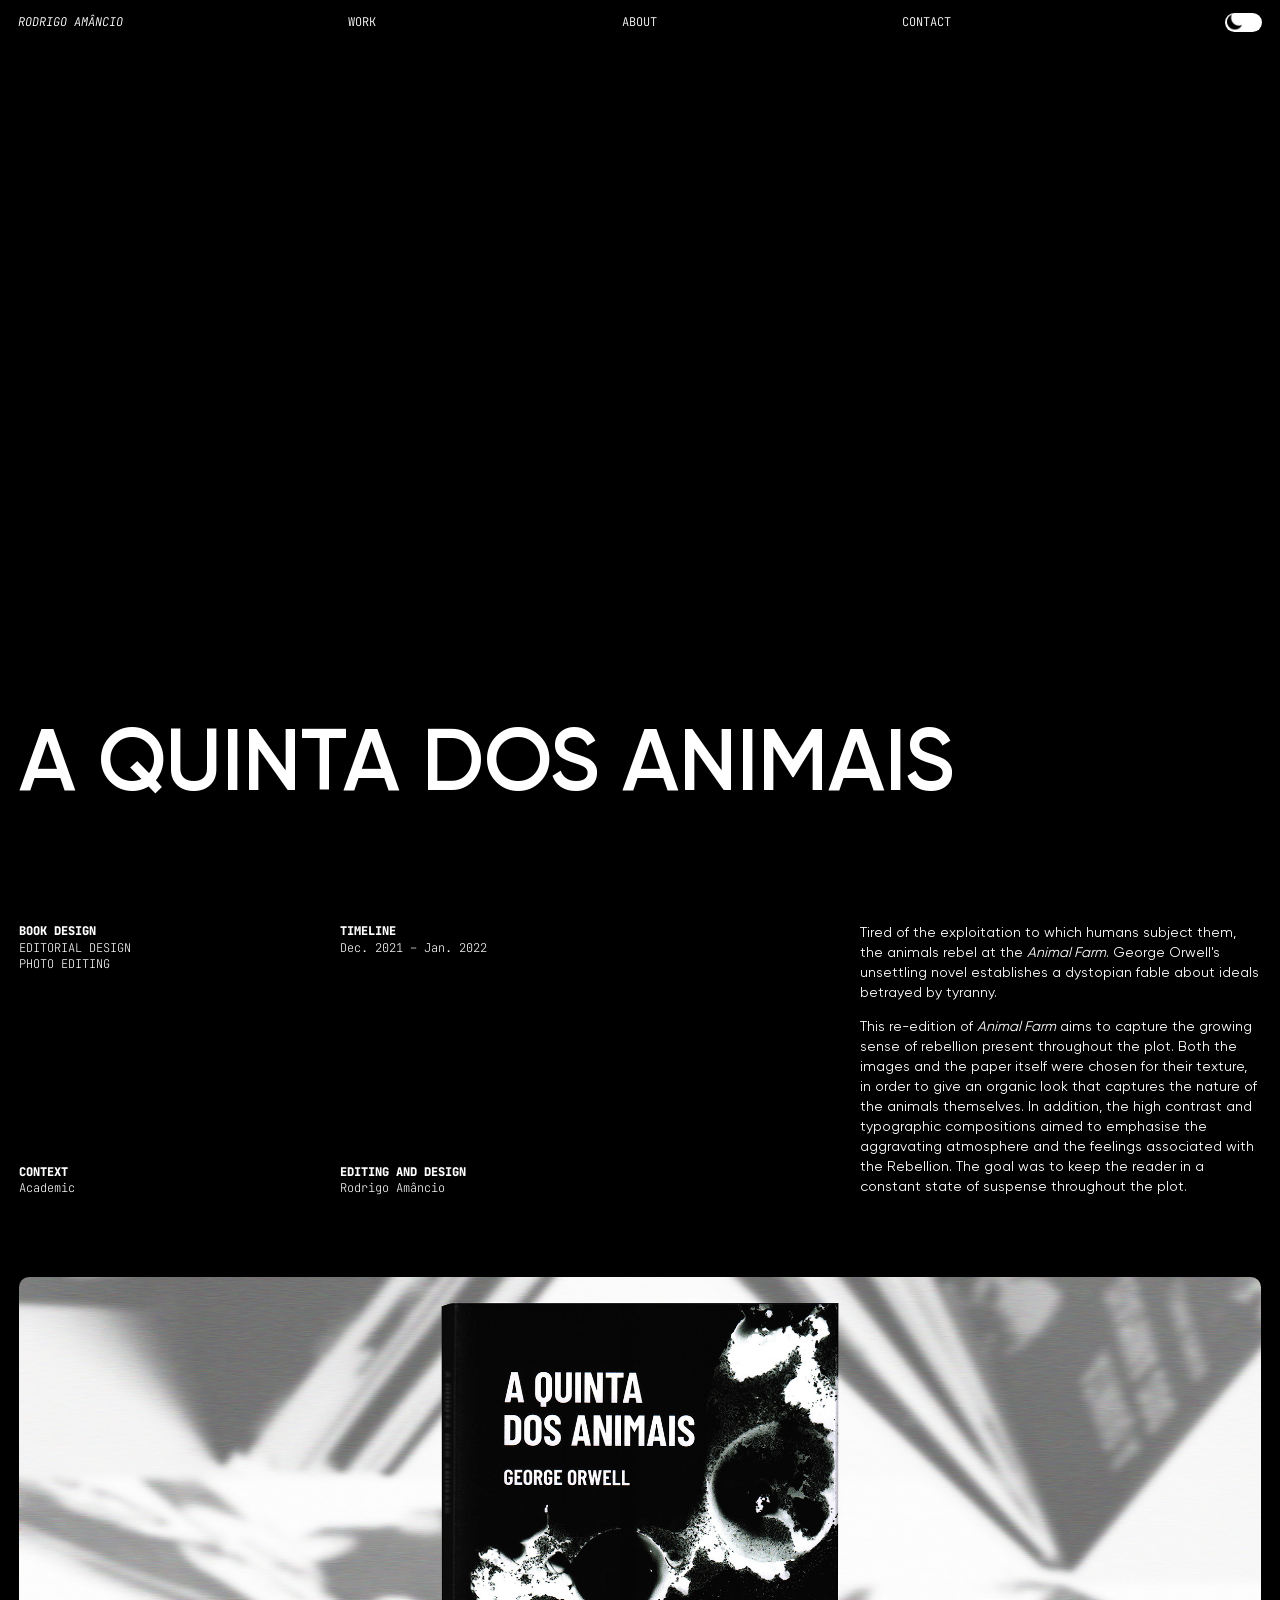
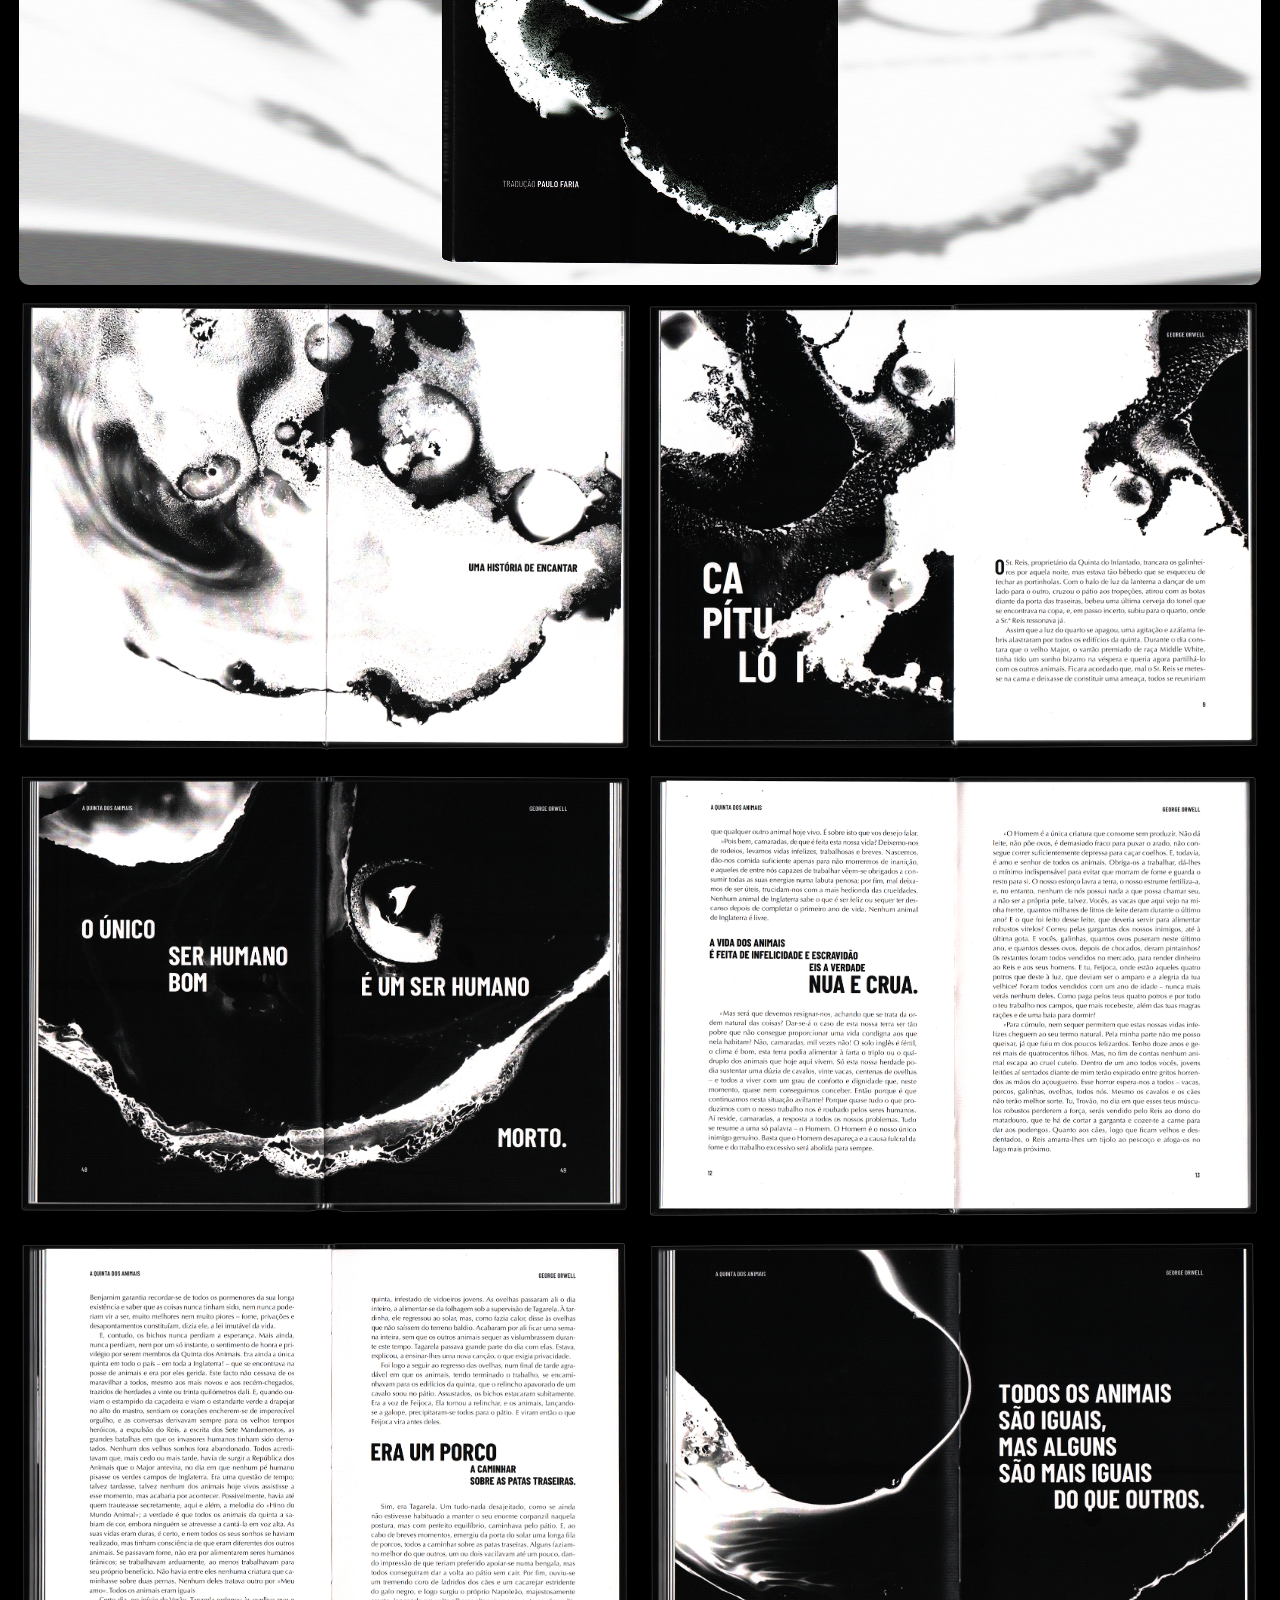
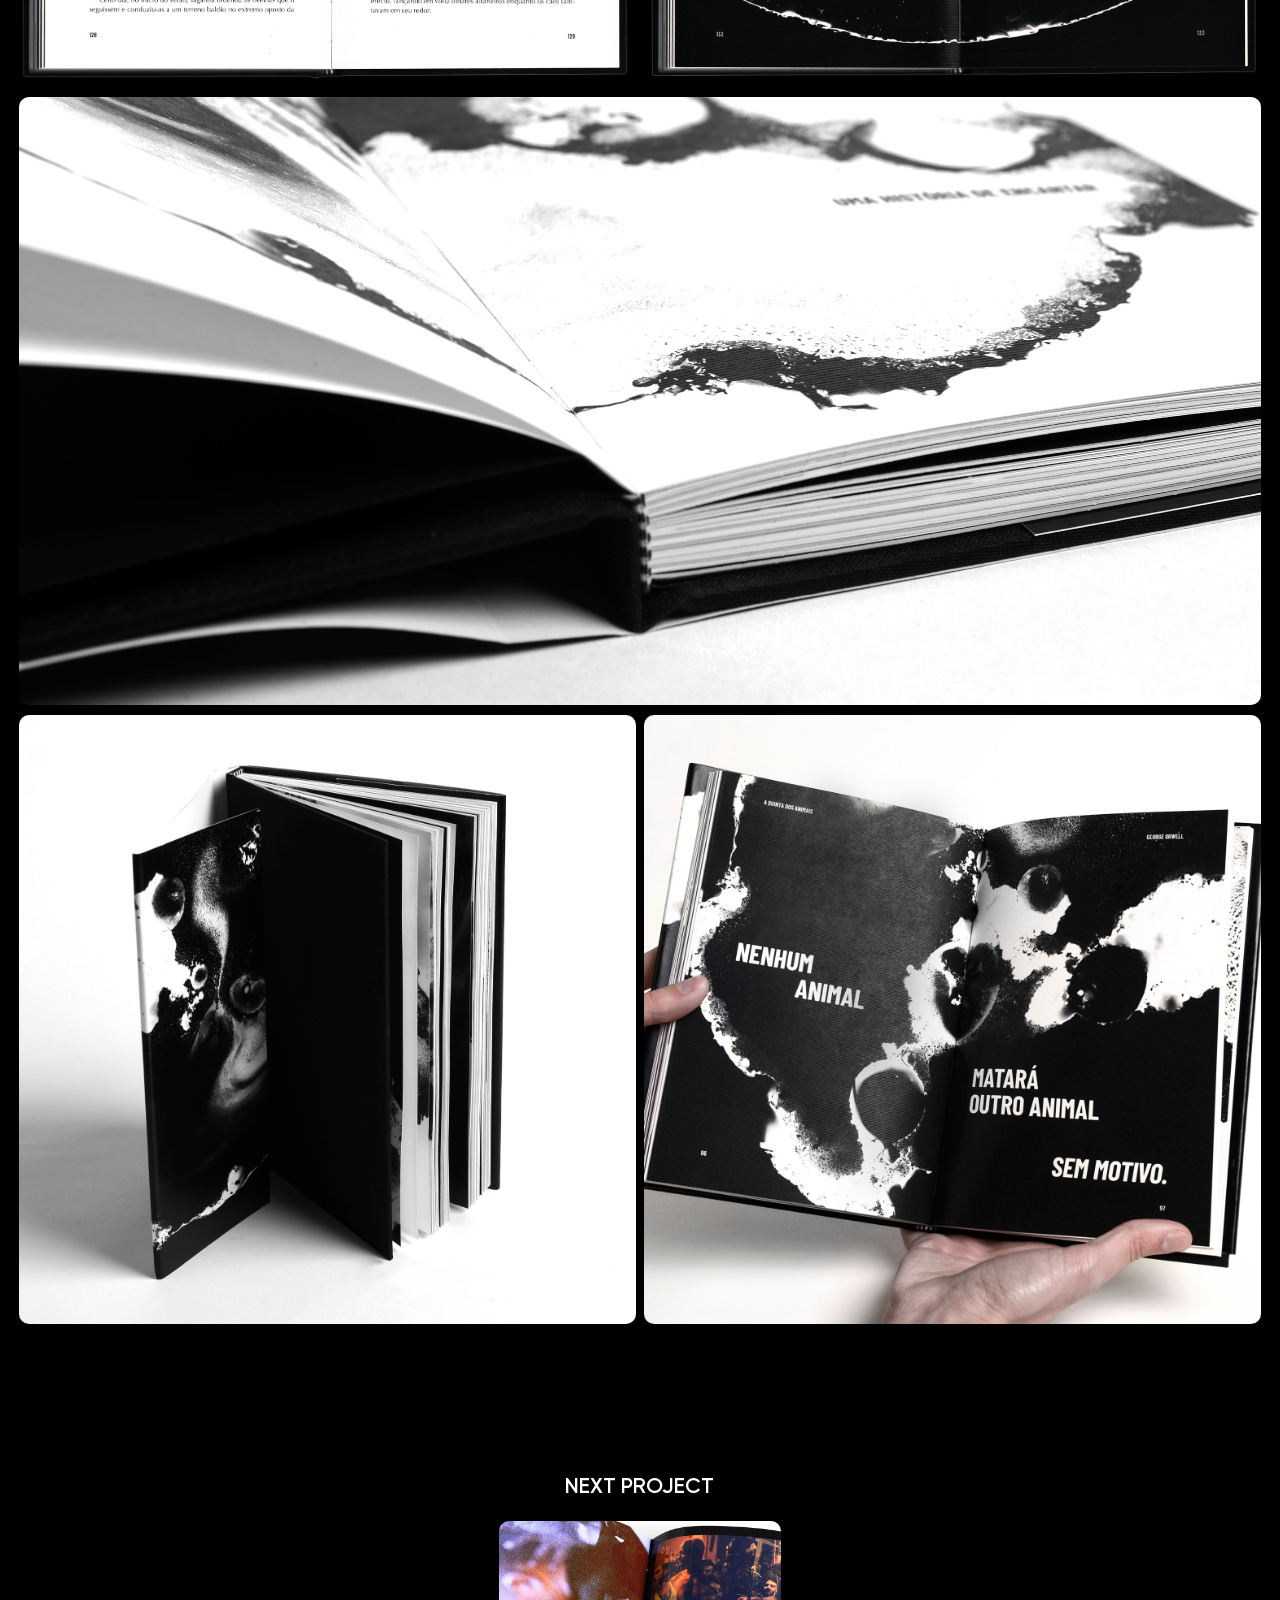
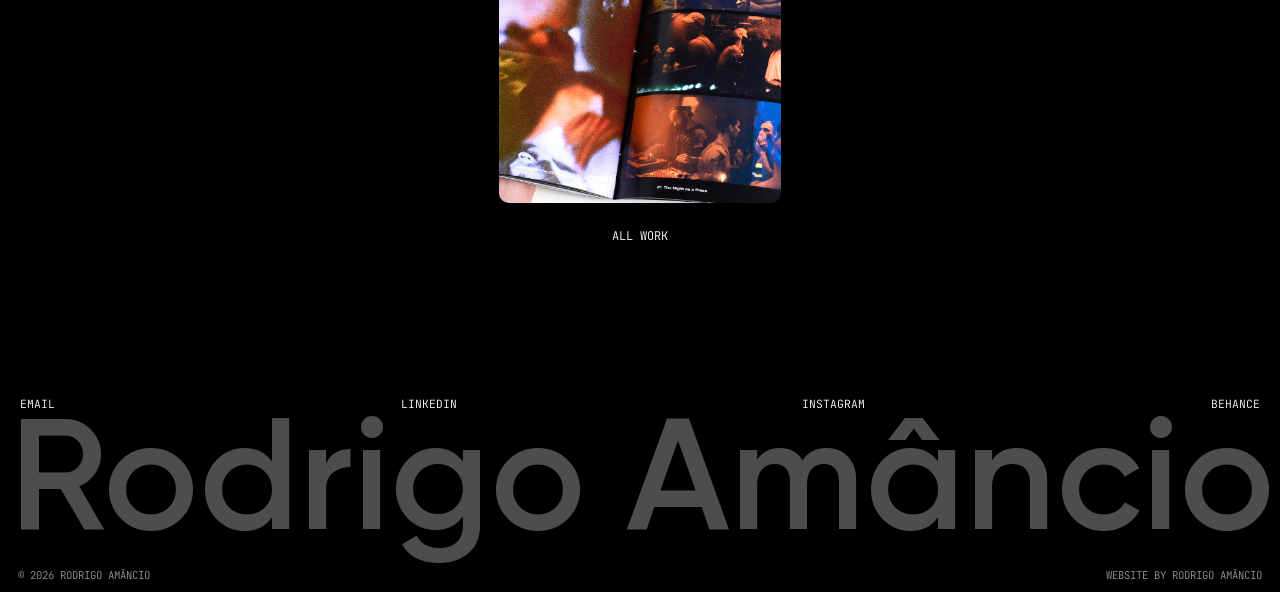
==== a-quinta-dos-animais.html @ 57ee6c83 "portfolio push" ====
<!doctype html>
<html>
    <head>
        <meta charset="utf-8">
        <meta name="viewport" content="width=device-width, initial-scale=1.0">
        <link rel="stylesheet" href="styles.css">  
        <title>PORTFOLIO</title>
    </head>

    <body id="body">

        <!--TOP MENU-->
        <header class="top-menu">
            <div id="home-button">
                <a href="index.html">
                    <span class="text normal">RODRIGO AMÂNCIO</span>
                    <span class="text hover">GRAPHIC DESIGNER</span>
                </a>
            </div>

            <div id="central-buttons">
                <a href="index.html">WORK</a>
                <a href="about.html">ABOUT</a>
                <a href="about.html#contact-page">CONTACT</a>
            </div>
            
            <label class="switch-button">
                <input type="checkbox" id="switch">
                <div class="icons">
                    <img src="img/icons/moon.png" alt="moon">
                    <img src="img/icons/sun.png" alt="sun">
                </div>
            </label>

            <script src="darkmode.js"></script>

        </header>

        <!--CONTEÚDO PROJECTO-->
        <div class="first-image">
            <video autoplay loop muted playsinline><source src="img/A-quinta-dos-animais/1-gif.mp4" type="video/mp4"></video>
        </div>

        <div class="proj-title">A QUINTA DOS ANIMAIS</div>

        <div class="proj-info">
            <div class="info-left">
                <div><span class="info-firstline">BOOK DESIGN</span><br>EDITORIAL DESIGN<br>PHOTO EDITING</div>
                <div><span class="info-firstline">CONTEXT</span><br>Academic</div>
            </div>

            <div class="info-middle">
                <div><span class="info-firstline">TIMELINE</span><br>Dec. 2021 – Jan. 2022</div>
                <div><span class="info-firstline">EDITING AND DESIGN</span><br>Rodrigo Amâncio</div>
            </div>

            <div class="info-right">
                <div>Tired of the exploitation to which humans subject them, the animals rebel at the <i>Animal Farm</i>. George Orwell's unsettling novel establishes a dystopian fable about ideals betrayed by tyranny.<p>This re-edition of <i>Animal Farm</i> aims to capture the growing sense of rebellion present throughout the plot. Both the images and the paper itself were chosen for their texture, in order to give an organic look that captures the nature of the animals themselves. In addition, the high contrast and typographic compositions aimed to emphasise the aggravating atmosphere and the feelings associated with the Rebellion. The goal was to keep the reader in a constant state of suspense throughout the plot.</p></div>
            </div>
        </div>


        <div class="one-image">
            <img src="img/A-quinta-dos-animais/2-capa.jpg" alt="A-quinta-capa">
        </div>

        <div class="scans">
            <img src="img/A-quinta-dos-animais/3-scan.png" alt="A-quinta-scan1">
            <img src="img/A-quinta-dos-animais/4-scan.png" alt="A-quinta-scan2">
        </div>

        <div class="scans">
            <img src="img/A-quinta-dos-animais/7-scan.png" alt="A-quinta-scan3">
            <img src="img/A-quinta-dos-animais/5-scan.png" alt="A-quinta-scan4">
        </div>

        <div class="scans">
            <img src="img/A-quinta-dos-animais/8-scan.png" alt="A-quinta-scan5">
            <img src="img/A-quinta-dos-animais/9-scan.png" alt="A-quinta-scan6">
        </div>

        <div class="one-image">
            <img src="img/A-quinta-dos-animais/10-foto.jpg" alt="A-quinta-foto1">
        </div>

        <div class="two-images">
            <img src="img/A-quinta-dos-animais/12-foto.jpg" alt="A-quinta-foto2">
            <img src="img/A-quinta-dos-animais/11-foto.jpg" alt="A-quinta-foto3">
        </div>


        
        <div class="next-project">NEXT PROJECT</div>
        <div class="next-project-image">
            <a href="deviant.html"><img src="img/index1.jpg" alt="Deviant-next-proj" data-title="DEVIANT | EDITORIAL"></a>
        </div>
        <div class="all-work"><a href="index.html">ALL WORK</a></div>

        <!--FOOTER-->
        <div class="contacts-footer-proj">
            <a href="mailto:rodrigotsamancio@gmail.com">EMAIL</a>
            <a href="https://www.linkedin.com/in/rodrigo-am%C3%A2ncio-5946163a1/" target="_blank" rel="noopener noreferrer">LINKEDIN</a>
            <a href="https://www.instagram.com/rodrigo.amancio/" target="_blank" rel="noopener noreferrer">INSTAGRAM</a>
            <a href="https://www.behance.net/rodrigo_amancio" target="_blank" rel="noopener noreferrer">BEHANCE</a>
        </div>
        <div class="name-footer" data-title="GRAPHIC DESIGNER">Rodrigo Amâncio</div>

        <div id="cursor-text-footer"></div>

        <footer class="about-footer">
            <span>© 2026 RODRIGO AMÂNCIO</span>
            <span>WEBSITE BY RODRIGO AMÂNCIO</span>
        </footer>


            <script src="page-transition-index.js"></script>
            <script src="about-scroll.js"></script>
            <script src="name-footer.js"></script>
            <script src="cursor-name-footer.js"></script>

            <div id="cursor-text-home"></div>
            <script src="cursor-text-next-project.js"></script>
            
    </body>
</html>
---- styles.css ----
/**//**//**//**//**//**//* FONTS *//**//**//**//**//**//**/
@font-face {
    font-family:'Jetbrains-light';
    src: url('fonts/JetBrainsMono-Light.ttf') format('truetype');
    font-weight: normal;
    font-style: normal;
}

@font-face {
    font-family:'Jetbrains-light-italic';
    src: url('fonts/JetBrainsMono-LightItalic.ttf') format('truetype');
    font-weight: normal;
    font-style: normal;
}

@font-face {
    font-family:'Jetbrains-extrabold';
    src: url('fonts/JetBrainsMono-ExtraBold.ttf') format('truetype');
    font-weight: normal;
    font-style: normal;
}

@font-face {
    font-family:'Jetbrains-extralight';
    src: url('fonts/JetBrainsMono-ExtraLight.ttf') format('truetype');
    font-weight: normal;
    font-style: normal;
}

@font-face {
    font-family:'Gilroy-bold';
    src: url('fonts/Gilroy-Bold.ttf') format('truetype');
    font-weight: normal;
    font-style: normal;
}

@font-face {
    font-family:'Gilroy-regular';
    src: url('fonts/Gilroy-Regular.ttf') format('truetype');
    font-weight: normal;
    font-style: normal;
}

@font-face {
    font-family:'Gilroy-semibold';
    src: url('fonts/Gilroy-Semibold.ttf') format('truetype');
    font-weight: normal;
    font-style: normal;
}

/**//**//**//**//**//* VARIÁVEIS *//**//**//**//**//**//**/
:root {
    --bg: black;
    --text: white;
    --transition: 0.3s ease;
}

/**//**//**//**//* BODY DARK/LIGHT MODES *//**//**//**//**/
body {
    margin: 0;
    --bg: black;
    --text: white;
    background-color: var(--bg);
    color: var(--text);
    transition: var(--transition);
    overflow-x: hidden;
}

body.light-mode {
    --bg: white;
    --text: black;
}

/**//**//**//**//* TRANSIÇÃO PÁGINAS *//**//**//**//**/
body {
  opacity: 0;
    transition: var(--transition);}

body.loaded {
  opacity: 1;
}

body.fade-out {
  opacity: 0;
}

body::-webkit-scrollbar {
  width: 0px;   /* remove a barra horizontal */
  background: transparent; /* opcional */
}

/**//**//**//**//* ESCONDER BARRA SCROLL *//**//**//**//**/
.scroll-container {
    /* Firefox */
    scrollbar-width: none;     
    /* Internet Explorer 10+ */
    -ms-overflow-style: none; 
}

/* Chrome, Edge, Safari */
.scroll-container::-webkit-scrollbar {
    display: none;
}

/**//**//**//**//**//**//* HOME *//**//**//**//**//**//**/
/**//**//**//**//**//**//* HOME *//**//**//**//**//**//**/
/**//**//**//**//**//**//* HOME *//**//**//**//**//**//**/

/**//**//**//**//**//**//* MENU *//**//**//**//**//**//**/
.top-menu {
    overflow: hidden;
    position: fixed; 
    padding: 12px 18px;
    width: 100%;  
    display: grid;
    grid-template-columns: 1fr auto 1fr;
    align-items: center;
    box-sizing: border-box;
    min-width: 700px;
    z-index: 1000;
   
    font-family: 'Jetbrains-light';
    font-size: 9pt;
    color: var(--text);
}

/* home button and hover 'change text' effect */
#home-button a {
    justify-self: start;
    text-decoration: none;
    font-family: 'Jetbrains-light-italic';
    color: var(--text);
    position: relative;
    display: inline-block;
    cursor: default;
}

#home-button .text{
    transition: var(--transition);
    width: max-content;
}

#home-button .hover{
    position: absolute;
    left: 0;
    top: 0;
    opacity: 0;
}

#home-button a:hover .normal{
    opacity: 0;
}

#home-button a:hover .hover{
    opacity: 1;
}

/* central buttons and hover 'highlight' effect */
#central-buttons {
    display: flex;
    gap: 19vw;
    justify-content: center;
    padding-left: 1.5vw;
}

#central-buttons a {
    text-decoration: none;
    color: var(--text);
    padding: 2px 1px;
    transition: var(--transition);
}

#central-buttons a:hover {
    background-color: var(--text);
    color: var(--bg);
}

/**//**//**//**//**//**//* DARK MODE *//**//**//**//**//**/
/* dark mode switch - animation */
.switch-button input {
    display: none;
}

.switch-button {
    width: 33px;
    height: 15px;
    background-color: white;
    border-radius: 50px;
    padding: 2px;
    justify-self: end;
    position: relative;
    transition: var(--transition);
    box-shadow: 0 0 5px rgba(0, 0, 0, 0.2);
}

.icons {
    position: absolute;
    top: 50%;
    left: 2px;
    width: 15px;
    height: 15px;
    transform: translateY(-50%);
    transition: var(--transition);
}

.icons img {
    position: absolute;
    top: 0;
    left: 0;
    width: 100%;
    height: 100%;
    object-fit: cover;
    transition: var(--transition);
}

label {
    width: 15px;
    height: 15px;
    display: flex;
    align-items: center;
    justify-content: center;
    border-radius: 30px;
    cursor: pointer;
    overflow: hidden;
}

.switch-button:has(input:checked) {
    background-color: black;
    border-width: 1px;
    border-color: rgba(255, 255, 255, 0.187);
    border-style: solid;
}

.switch-button:has(input:checked) .icons {
    transform: translateY(-50%) translateX(16px);
}

.switch-button:has(input:checked) .icons img:first-child {
    opacity: 0;  /* lua desaparece */
}

.switch-button:has(input:checked) .icons img:last-child {
    opacity: 1;  /* sol aparece */
}

.icons img:first-child {
    opacity: 1;
}

.icons img:last-child {
    opacity: 0;
}

/* dark mode switch - change bg and text color */
body:has(#switch:checked) {
    --bg: white;
    --text: black;
}

/* dark mode switch - hover */
.switch-button:hover {
    filter: brightness(0.8);
}

/**//**//**//**//**//**//* PROJECTOS *//**//**//**//**//**/
.scroll-container {
    display: flex;
    align-items: center;
    height: 100vh;
    width: 100%;
    overflow-x: auto;
    overflow-y: hidden;
    gap: 10px;
    padding: 0 18px;
    box-sizing: border-box;
}

.scroll-container a {
    flex: 0 0 auto;
    display: block;
}

.scroll-container a img {
    display: block;
    max-height: 42vh;
    width: auto;
    border-radius: 12px;
    object-fit: cover;
    transition: var(--transition);
}

.scroll-container a img:hover {
    filter: brightness(0.8);
}

/**//**//**//**//**//**//* CURSOR HOVER *//**//**//**//**//**//**/
#cursor-text-home {
    position: fixed;
    pointer-events: none;
    transform: translate(-50%, -50%);
    opacity: 0;
    transition: opacity 0.15s ease;    
    z-index: 9999;
    display: flex;
    gap: 6px;
    font-size: 9pt;
    color: black;
    background-color: white;
    padding: 2px 1px;
    white-space: nowrap;
    box-shadow: 0 0 15px rgba(0, 0, 0, 0.2);
}

.cursor-word-1 {
    font-family: 'Jetbrains-extrabold';
}

.cursor-word-2 {
    font-family: 'Jetbrains-light';
}

.scroll-container a img:hover {
    cursor: none;
}

/**//**//**//**//**//**//* FOOTER *//**//**//**//**//**//**/
.home-footer {
    display: flex;
    justify-content: space-between;
    align-items: center;
    color: var(--text);
    font-family: 'Jetbrains-light';
    font-size: 8pt;
    padding: 12px 18px;
    box-sizing: border-box;
    position: fixed;
    bottom: 0;
    width: 100%;
    opacity: 60%;
}

/**//**//**//**//**//**//* ABOUT *//**//**//**//**//**//**/
/**//**//**//**//**//**//* ABOUT *//**//**//**//**//**//**/
/**//**//**//**//**//**//* ABOUT *//**//**//**//**//**//**/

/**//**//**//**//**//**//* JOURNEY *//**//**//**//**//**//**/
.container-about {
    position: relative; /* referência para elementos absolutos dentro */
    width: 100%;
    display: flex;
    justify-content: center;
}

.journey-page {
    background-color: rgb(220, 220, 220);
    color: black;
    border-radius: 12px;
    width: 80vw;
    height: auto;
    margin: 0 auto;
    position: relative;
    top: 80px;
    transition: transform 0.3s ease, margin-top 0.3s ease;
    display: flex;
    flex-direction: column;
    align-items: center;
    box-shadow: 0 0 5px rgba(0, 0, 0, 0.2);
    padding-bottom: 25px;
    z-index: 1;
}

.journey-page:hover {
    transform: translateY(-8px);
    cursor: pointer;
}

.journey {
    font-family: 'Jetbrains-light';
    font-size: 7.5pt;
    border-bottom: 1.5px dotted rgba(0,0,0,0.3);
    width: 76vw;
    padding: 5px 0px;
    text-align: center;
}

.experience {
    width: 76vw;
    text-align: center;
    font-size: 30pt;
    font-family: 'Gilroy-bold';
    border-bottom: 1.5px dotted rgba(0,0,0,0.3);
    border-left: 1.5px dotted rgba(0,0,0,0.3);
    border-right: 1.5px dotted rgba(0,0,0,0.3);
}

.experience-topics,
.experience-info {
    display: grid;
    grid-template-columns: 1fr 2fr 2fr;
    column-gap: 1vw;
    width: 74vw;
    font-size: 8.5pt;
    padding: 25px 1vw;
    border-bottom: 1.5px dotted rgba(0,0,0,0.3);
    border-left: 1.5px dotted rgba(0,0,0,0.3);
    border-right: 1.5px dotted rgba(0,0,0,0.3);
}

.experience-topics {
    font-family: 'Jetbrains-extrabold';
}

.experience-info {
    font-family: 'Jetbrains-light';
}

.experience-info a {
    color: black;
    padding: 0 1px;
    transition: var(--transition);
}

.experience-info a:hover {
    background-color: black;
    color: white;
}

/**//**//**//**//**//**//* SKILLS *//**//**//**//**//**//**/
.skills-page {
    background-color: #74b8eb;
    color: black;
    border-radius: 12px;
    width: 50vw;
    height: auto;
    transition: transform 0.3s ease, margin-top 0.3s ease;
    display: flex;
    flex-direction: column;
    align-items: center;
    box-shadow: 0 0 5px rgba(0, 0, 0, 0.2);
    padding-bottom: 25px;
    position: absolute;
    top: 154px;
    z-index: 2;
    left: 50%; 
    transform: translateX(-50%);
}

#skills-page:hover {
    margin-top: -8px;
    cursor: pointer;
}

.skillsets {
    font-family: 'Jetbrains-light';
    font-size: 7.5pt;
    border-bottom: 1.5px dotted rgba(0,0,0,0.3);
    width: 46vw;
    padding: 5px 0px;
    text-align: center;
}

.skills {
    width: 46vw;
    text-align: center;
    font-size: 30pt;
    font-family: 'Gilroy-bold';
    border-bottom: 1.5px dotted rgba(0,0,0,0.3);
    border-left: 1.5px dotted rgba(0,0,0,0.3);
    border-right: 1.5px dotted rgba(0,0,0,0.3);
}

.skills-list {
    width: 46vw;
    text-align: center;
    font-size: 10.5pt;
    font-family: 'Gilroy-regular';
    padding: 10px 0px;
    border-bottom: 1.5px dotted rgba(0,0,0,0.3);
    border-left: 1.5px dotted rgba(0,0,0,0.3);
    border-right: 1.5px dotted rgba(0,0,0,0.3);
}

.skills-info {
    position: relative;
    display: grid;
    grid-template-columns: 1fr 1fr;
    column-gap: 1vw;
    width: 44vw;
    font-size: 8.5pt;
    padding: 8px 1vw;
    border-bottom: 1.5px dotted rgba(0,0,0,0.3);
    border-left: 1.5px dotted rgba(0,0,0,0.3);
    border-right: 1.5px dotted rgba(0,0,0,0.3);
    font-family: 'Jetbrains-light';
}

.skills-info::before {
    content: "";
    position: absolute;
    top: 0;
    bottom: 0;
    left: 50%;
    border-left: 1.5px dotted rgba(0,0,0,0.3);
}

.languages-info {
    position: relative;
    display: grid;
    grid-template-columns: 1fr 1fr 1fr;
    column-gap: 1vw;
    width: 44vw;
    font-size: 8.5pt;
    padding: 8px 1vw;
    border-bottom: 1.5px dotted rgba(0,0,0,0.3);
    border-left: 1.5px dotted rgba(0,0,0,0.3);
    border-right: 1.5px dotted rgba(0,0,0,0.3);
    font-family: 'Jetbrains-light';
    text-align: center;
}

.languages-info::before,
.languages-info::after {
    content: "";
    position: absolute;
    top: 0;
    bottom: 0;
    border-left: 1.5px dotted rgba(0,0,0,0.3);
}

.languages-info::before {
    left: 33.333%;
}

.languages-info::after {
    left: 66.666%;
}

/**//**//**//**//**//**//* ABOUT ME *//**//**//**//**//**//**/
.profile-page {
    background-color: white;
    color: black;
    border-radius: 12px;
    width: 66vw;
    height: auto;
    transition: transform 0.3s ease, margin-top 0.3s ease;
    display: flex;
    flex-direction: column;
    align-items: center;
    box-shadow: 0 0 5px rgba(0, 0, 0, 0.2);
    padding-bottom: 25px;
    position: absolute;
    top: 228px;
    z-index: 3;
    left: 50%; 
    transform: translateX(-50%);
}

#profile-page:hover {
    margin-top: -8px;
    cursor: pointer;
}

.about-me {
    font-family: 'Jetbrains-light';
    font-size: 7.5pt;
    border-bottom: 1.5px dotted rgba(0,0,0,0.3);
    width: 62vw;
    padding: 5px 0px;
    text-align: center;
}

.profile {
    width: 62vw;
    text-align: center;
    font-size: 30pt;
    font-family: 'Gilroy-bold';
    border-bottom: 1.5px dotted rgba(0,0,0,0.3);
    border-left: 1.5px dotted rgba(0,0,0,0.3);
    border-right: 1.5px dotted rgba(0,0,0,0.3);
}

.profile-info {
    position: relative;
    display: grid;
    grid-template-columns: 1fr 1fr;
    width: 60vw;
    font-size: 10pt;
    padding: 8px 1vw;
    border-bottom: 1.5px dotted rgba(0,0,0,0.3);
    border-left: 1.5px dotted rgba(0,0,0,0.3);
    border-right: 1.5px dotted rgba(0,0,0,0.3);
    font-family: 'Gilroy-regular';
    line-height: 15pt;
}

.profile-info p {
    margin-bottom: 0;
}

.profile-first-line {
    opacity: 40%;
}

.profile-info img {
    height: 16vw;
    margin-top: 5px;
    border-radius: 12px;
}

.profile-list {
    width: 62vw;
    font-size: 8.5pt;
    text-indent: 50%;
    font-family: 'Jetbrains-extrabold';
    padding: 25px 0px;
    border-bottom: 1.5px dotted rgba(0,0,0,0.3);
    border-left: 1.5px dotted rgba(0,0,0,0.3);
    border-right: 1.5px dotted rgba(0,0,0,0.3);
}

.profile-list a {
    text-decoration: none;
    color: black;
    padding: 2px 1px;
    transition: var(--transition);
}

.profile-list a:hover {
    background-color: black;
    color: white;
}

/**//**//**//**//**//* KEEP IN TOUCH *//**//**//**//**//**/
.keep-in-touch {
    width: 60%;
    margin: 220px auto; /*acrescentar sempre 80px por causa do top: 80px que está na journey.page*/
    text-align: center;
    color: var(--text);
    font-family: 'Gilroy-semibold';
    font-size: 27pt;
    line-height: 26pt;
}

.keep-in-touch a {
    text-decoration: none;
    color: var(--text);
    opacity: 40%;
    transition: var(--transition);
}

.keep-in-touch a:hover {
    opacity: 1;
}

/**//**//**//**//**//* CONTACTS FOOTER *//**//**//**//**//**/
.contacts-footer {
    width: 97vw;
    display: flex;
    justify-content: space-between;
    margin-left: 1.5vw;
    margin-right: 1.5vw;
    margin-top: 325px;
}

.contacts-footer a {
    font-family: 'Jetbrains-light';
    font-size: 8.5pt;
    color: var(--text);
    transition: var(--transition);
    text-decoration: none;
    padding: 2px 1px;
    z-index: 2;
}

.contacts-footer a:hover {
    color: var(--bg);
    background-color: var(--text);
}

.name-footer {
    font-family: 'Gilroy-semibold';
    color: var(--text);
    opacity: 30%;
    width: 98.25vw;
    margin-left: 0.75vw;
    margin-right: 1vw;
    margin-top: -25px;
    white-space: nowrap;
    z-index: 1;
}

.about-footer {
    display: flex;
    justify-content: space-between;
    align-items: center;
    color: var(--text);
    font-family: 'Jetbrains-light';
    font-size: 8pt;
    padding-left: 18px;
    padding-right: 18px;
    padding-bottom: 20px;
    margin-top: -15px;
    box-sizing: border-box;
    width: 100%;
    opacity: 60%;
}

/**//**//**//**//**//* HOVER NO FOOTER *//**//**//**//**//**/
#cursor-text-footer {
    position: fixed;
    pointer-events: none;
    transform: translate(-50%, -50%);
    opacity: 0;
    transition: opacity 0.15s ease;    
    z-index: 9999;
    display: flex;
    gap: 6px;
    font-size: 9pt;
    color: black;
    background-color: white;
    padding: 2px 1px;
    white-space: nowrap;
    box-shadow: 0 0 15px rgba(0, 0, 0, 0.2);
    font-family: 'Jetbrains-light';
}

/**//**//**//**//**//**//* PROJECTS *//**//**//**//**//**//**/
/**//**//**//**//**//**//* PROJECTS *//**//**//**//**//**//**/
/**//**//**//**//**//**//* PROJECTS *//**//**//**//**//**//**/
.first-image {
    padding-top: 45px;
    padding-left: 1.5vw;
    padding-right: 1.5vw;
    width: 97vw;
}

.first-image video {
    width: 100%;
    border-radius: 10px;
}

.proj-title {
    font-family: 'Gilroy-semibold';
    font-size: 65pt;
    padding-top: 60px;
    padding-left: 1.5vw;
    line-height: 55pt;
}

.proj-subtitle {
    font-family: 'Gilroy-semibold';
    font-size: 18pt;
    padding-left: 1.5vw;
    color: var(--text);
    line-height: 30pt;
}

.proj-info {
    display: grid;
    grid-template-columns: 1.5fr 2.5fr 2fr;
    gap: 20px;
    padding-left: 1.5vw;
    padding-right: 1.5vw;
    padding-top: 120px;
    padding-bottom: 70px;
}

.info-left {
    display: flex;
    flex-direction: column;
    justify-content: space-between;
    font-family: 'Jetbrains-extralight';
    font-size: 9pt;
    line-height: 12.5pt;
}

.info-firstline {
    font-family: 'Jetbrains-extrabold';
}

.info-middle {
    display: flex;
    flex-direction: column;
    justify-content: space-between;
    font-family: 'Jetbrains-extralight';
    font-size: 9pt;
    line-height: 12.5pt;
}

.info-middle p {
    margin-bottom: 0;
}

.info-right {
    display: flex;
    flex-direction: column;
    font-family: 'Gilroy-regular';
    font-size: 10.5pt;
    line-height: 15pt;
}

.info-right p {
    margin-bottom: 0;
}

.info-right-small {
    display: inline-block;
    font-size: 8pt;
    line-height: 12pt;
}

.two-images {
    display: grid;
    grid-template-columns: 1fr 1fr;
    gap: 0.7vw;
    padding-left: 1.5vw;
    padding-right: 1.5vw;
    padding-top: 10px;
}

.two-images img, .two-images video {
    width: 48.15vw;
    border-radius: 10px;
}

.two-images-to-zoom {
    display: grid;
    grid-template-columns: 1fr 1fr;
    gap: 0.7vw;
    padding-left: 1.5vw;
    padding-right: 1.5vw;
    padding-top: 10px;
}

.two-images-to-zoom img {
    width: 48.15vw;
    border-radius: 10px;
    transition: var(--transition);
}

.two-images-to-zoom img:hover {
    cursor: none;
    filter: brightness(0.8);
}

.scans {
    display: grid;
    grid-template-columns: 1fr 1fr;
    gap: 0.2vw;
    padding-top: 10px;
    padding-left: 1vw;
    padding-right: 1vw;
}

.scans img {
    width: 48.8vw;
    border-radius: 10px;
}

.one-image {
    padding-top: 10px;
    padding-left: 1.5vw;
    padding-right: 1.5vw;
    width: 97vw;
}

.one-image img, .one-image video {
    width: 100%;
    border-radius: 10px;
    display: block;
}

.video {
    padding-top: 10px;
    padding-left: 1.5vw;
    padding-right: 1.5vw;
    width: 97vw;
    overflow: hidden;
    border-radius: 10px;
}

.video video {
    width: 100%;
    display: block;
    border-radius: 10px;
}

.three-images {
    display: grid;
    grid-template-columns: 1fr 1fr 1fr;
    gap: 0.7vw;
    padding-left: 1.5vw;
    padding-right: 1.5vw;
    padding-top: 10px;
}

.three-images img {
    width: 31.86vw;
    border-radius: 10px;
}

.three-images-to-zoom {
    display: grid;
    grid-template-columns: 1fr 1fr 1fr;
    gap: 0.7vw;
    padding-left: 1.5vw;
    padding-right: 1.5vw;
    padding-top: 10px;
}

.three-images-to-zoom img {
    width: 31.86vw;
    border-radius: 10px;
    transition: var(--transition);
}

.three-images-to-zoom img:hover {
    cursor: none;
    filter: brightness(0.8);
}

.one-image a img, .one-image a video, .first-image a video {
    transition: var(--transition);
}

.one-image a img:hover {
    filter: brightness(0.9);
    cursor: none;
}

.one-image a video:hover, .first-image a video:hover, .two-images video:hover, .seven-images img:hover {
    cursor: none;
}

.info-right a {
    color: var(--text);
    transition: var(--transition);
    padding: 2px 1px;
}

.info-right a:hover {
    color: var(--bg);
    background-color: var(--text);
    text-decoration: none;
}

.seven-images {
    display: grid;
    grid-template-columns: 1fr 1fr 1fr 1fr 1fr 1fr 1fr;
    gap: 0.7vw;
    padding-left: 1.5vw;
    padding-right: 1.5vw;
    padding-top: 10px;
}

.seven-images img {
    width: 13.25vw;
    border-radius: 10px;
}

.three-images-mafra {
    display: grid;
    grid-template-columns: 1fr 1fr 1fr;
    gap: 0.7vw;
    padding-left: 1.5vw;
    padding-right: 1.5vw;
    padding-top: 10px;
}

.three-images-mafra img {
    width: 31.86vw;
    border-radius: 10px;
}

.three-images-mafra img:hover {
    cursor: none;
}

/**//**//**//**//**//* ZOOM IMAGES *//**//**//**//**//**/
#lightbox {
    position: fixed;
    top: 0;
    left: 0;
    width: 100%;
    height: 100%;
    background: rgba(0,0,0,0.7);
    opacity: 0;
    visibility: hidden;
    display: flex;
    justify-content: center;
    align-items: center;
    z-index: 9999;
    transition: var(--transition);
}

#lightbox img {
    max-width: 95%;
    max-height: 95%;
    border-radius: 10px;
}

#lightbox.active {
    display: flex;
    cursor: zoom-out;
    opacity: 1;
    visibility: visible;
}

/**//**//**//**//**//* NEXT PROJECT *//**//**//**//**//**/
.next-project {
    padding-top: 150px;
    padding-left: 1.5vw;
    padding-right: 1.5vw;
    width: 97vw;
    font-family: 'Gilroy-semibold';
    font-size: 16pt;
    text-align: center;
}

.next-project-image {
    width: 100%;
    display: flex;
    justify-content: center;
    margin-top: 20px;
}

.next-project-image img {
    height: 22vw;
    display: block;
    border-radius: 10px;
    transition: var(--transition);
}

.next-project-image a img:hover {
    filter: brightness(0.8);
    cursor: none;
}

.all-work {
    padding-top: 25px;
    padding-left: 1.5vw;
    padding-right: 1.5vw;
    width: 97vw;
    font-family: 'Jetbrains-light';
    font-size: 9pt;
    text-align: center;
}

.all-work a {
    color: var(--text);
    transition: var(--transition);
    text-decoration: none;
    padding: 2px 1px;
}

.all-work a:hover {
    color: var(--bg);
    background-color: var(--text);
}

/**//**//**//**//**//* FOOTER PROJECTOS *//**//**//**//**//**/
.contacts-footer-proj {
    width: 97vw;
    display: flex;
    justify-content: space-between;
    margin-left: 1.5vw;
    margin-right: 1.5vw;
    margin-top: 150px;
}

.contacts-footer-proj a {
    font-family: 'Jetbrains-light';
    font-size: 8.5pt;
    color: var(--text);
    transition: var(--transition);
    text-decoration: none;
    padding: 2px 1px;
    z-index: 2;
}

.contacts-footer-proj a:hover {
    color: var(--bg);
    background-color: var(--text);
}


/**//**//**//**//**//* LOADING SCREEN *//**//**//**//**//**/
/* LOADING SCREEN */
#loader {
    position: fixed;
    inset: 0;
    background: var(--bg);
    display: flex;
    justify-content: center;
    align-items: center;
    z-index: 9999;
}

/* base comum */
#loader h1 {
    position: absolute;
    color: var(--text);
    opacity: 0;
}

/* NOME */
#loader .name {
    font-family: 'Jetbrains-light';
    font-weight: 200;
    animation: showName 1.5s ease forwards;
    font-size: 11pt;
}

/* ROLE */
#loader .role {
    font-family: 'Jetbrains-light-italic';
    font-weight: 200;
    animation: showRole 1.5s ease forwards;
    animation-delay: 1.2s;
    font-size: 11pt;
}

/* animações */
@keyframes showName {
    0%   { opacity: 0; }
    20%  { opacity: 1; }
    80%  { opacity: 1; }
    100% { opacity: 0; }
}

@keyframes showRole {
    0%   { opacity: 0; }
    20%  { opacity: 1; }
    80%  { opacity: 1; }
    100% { opacity: 0; }
}
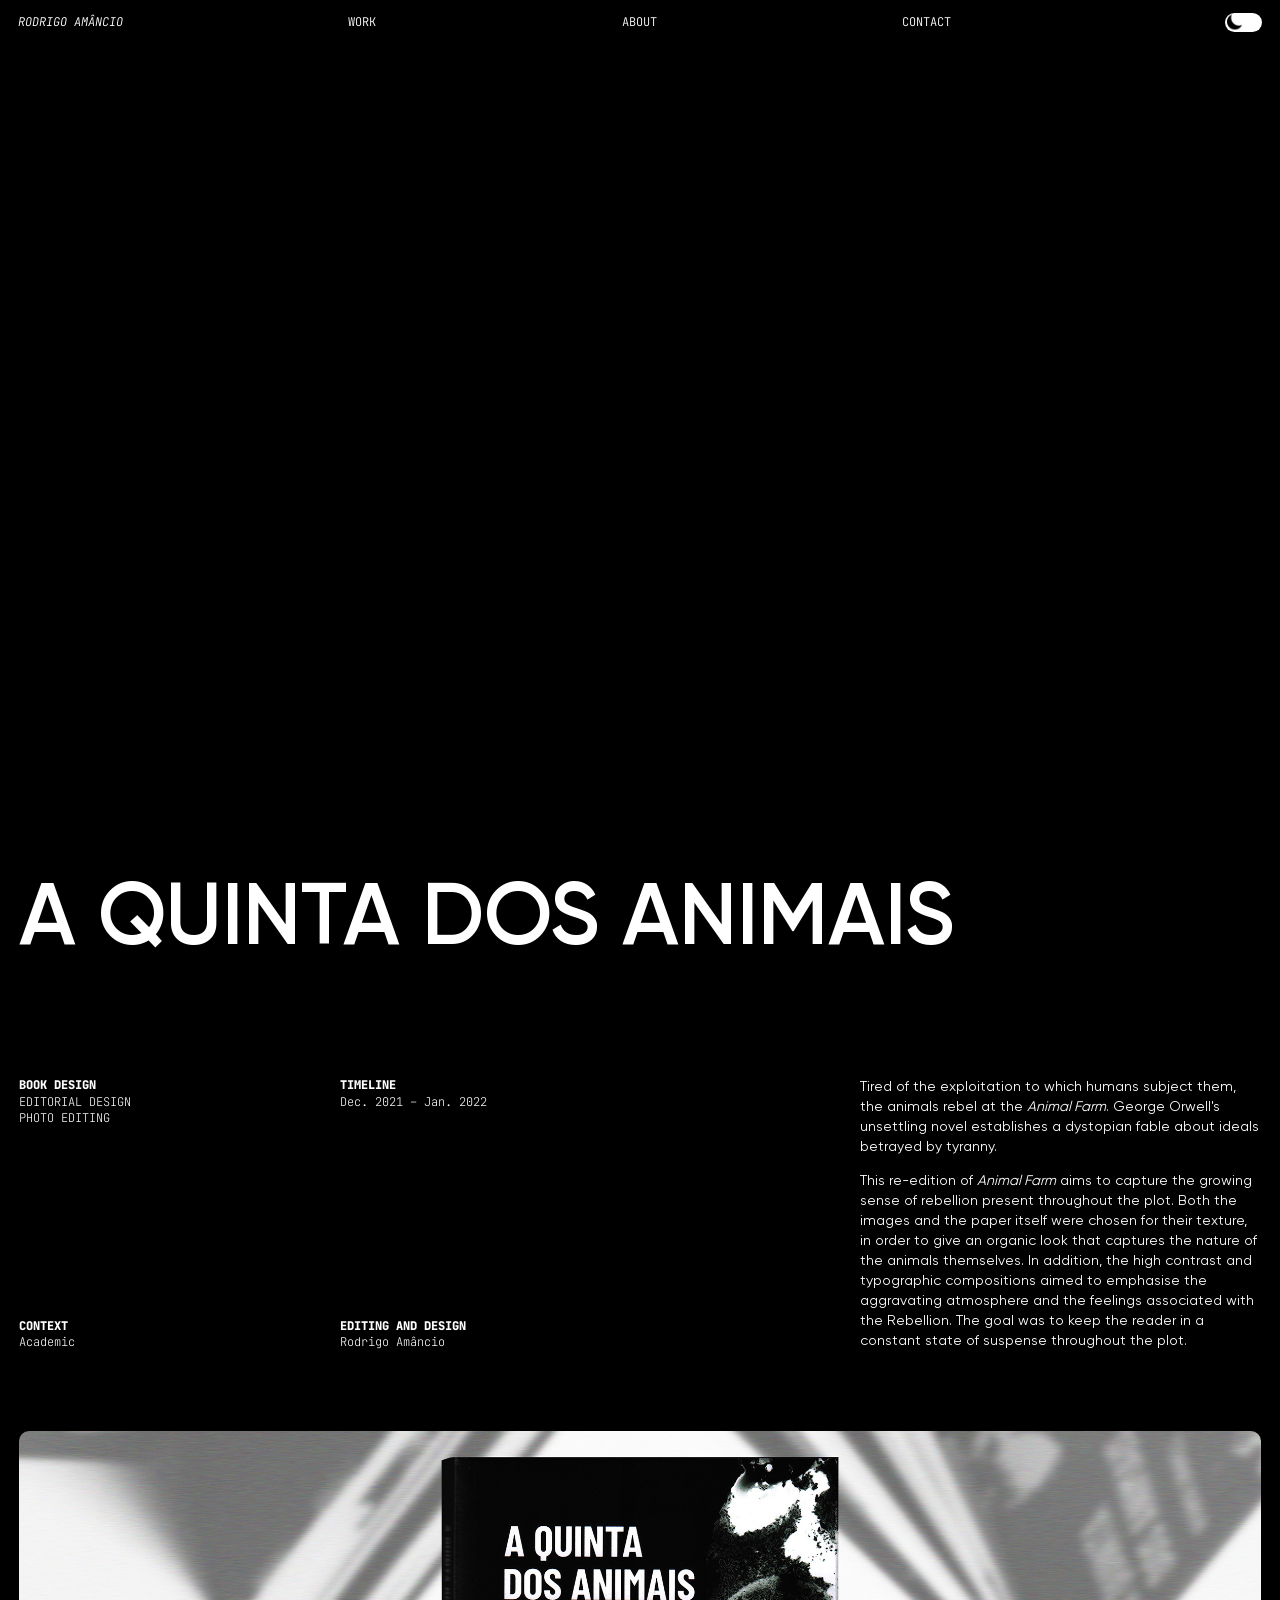
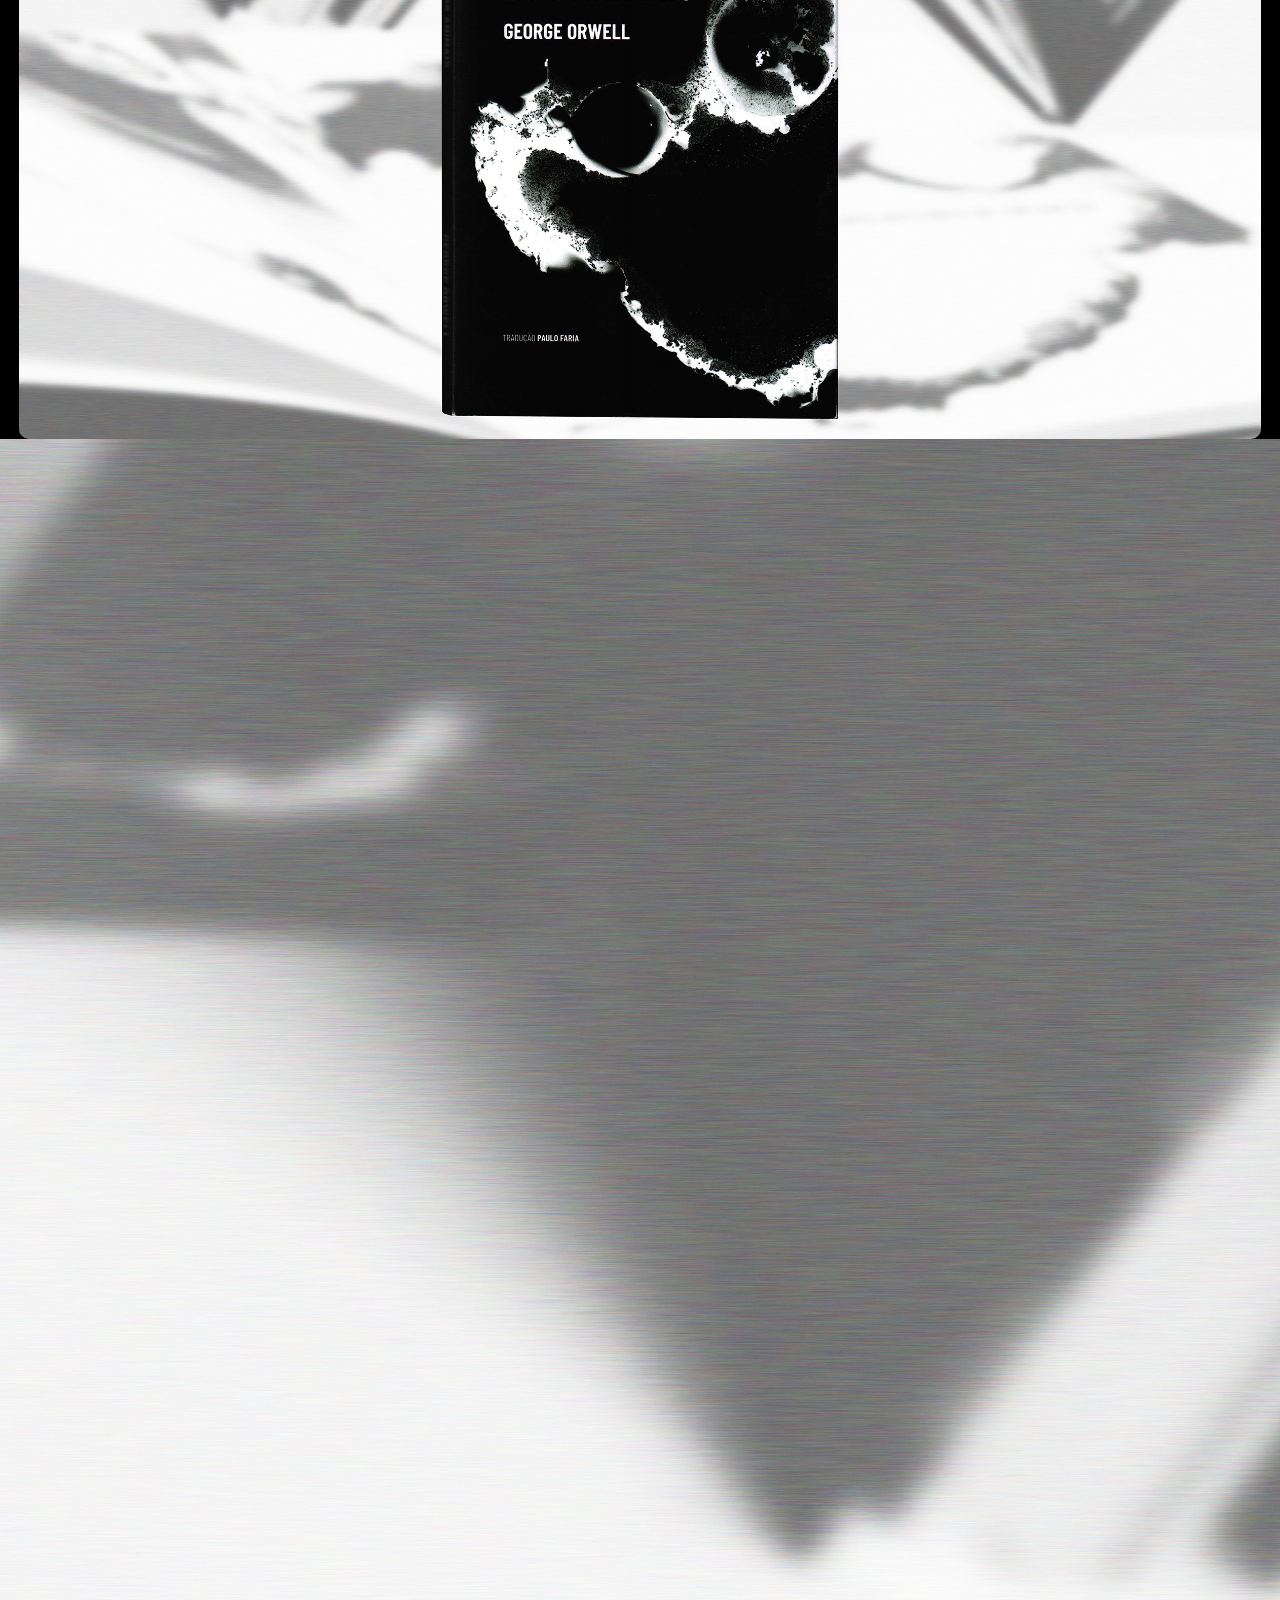
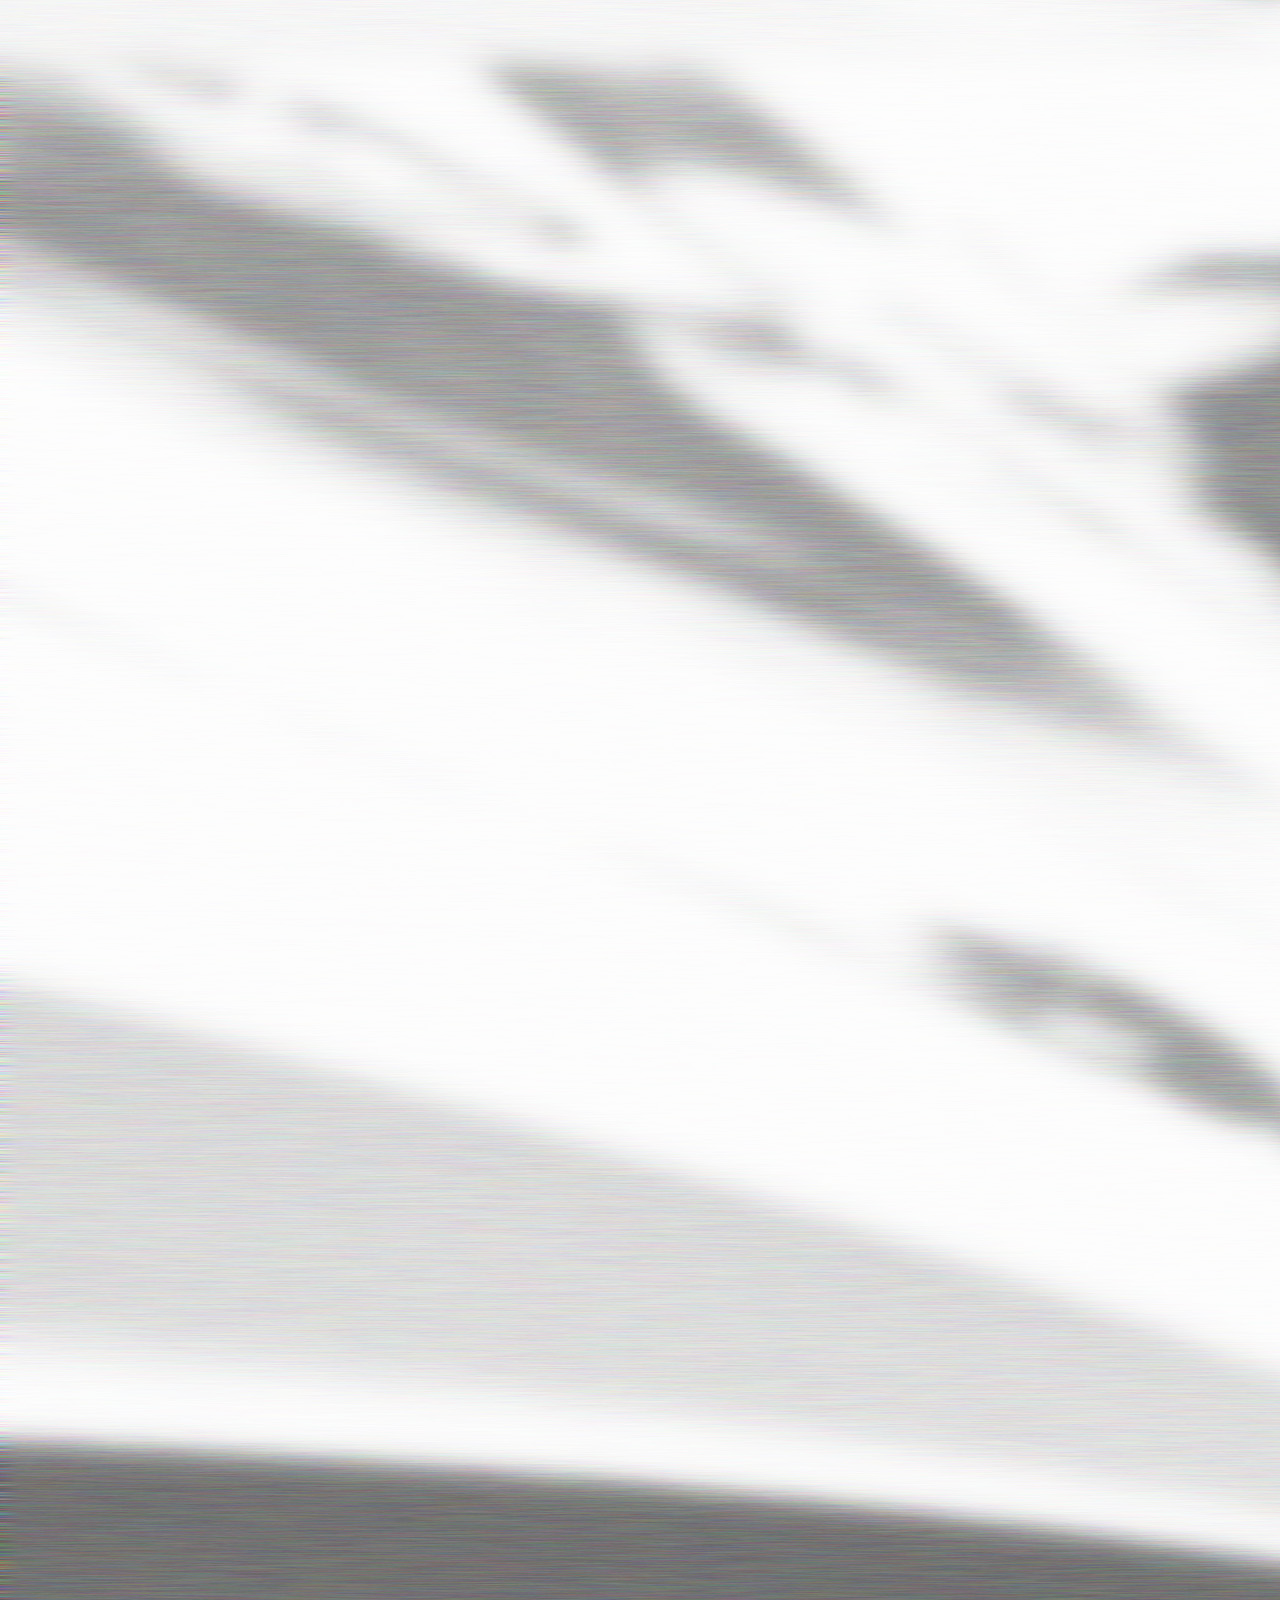
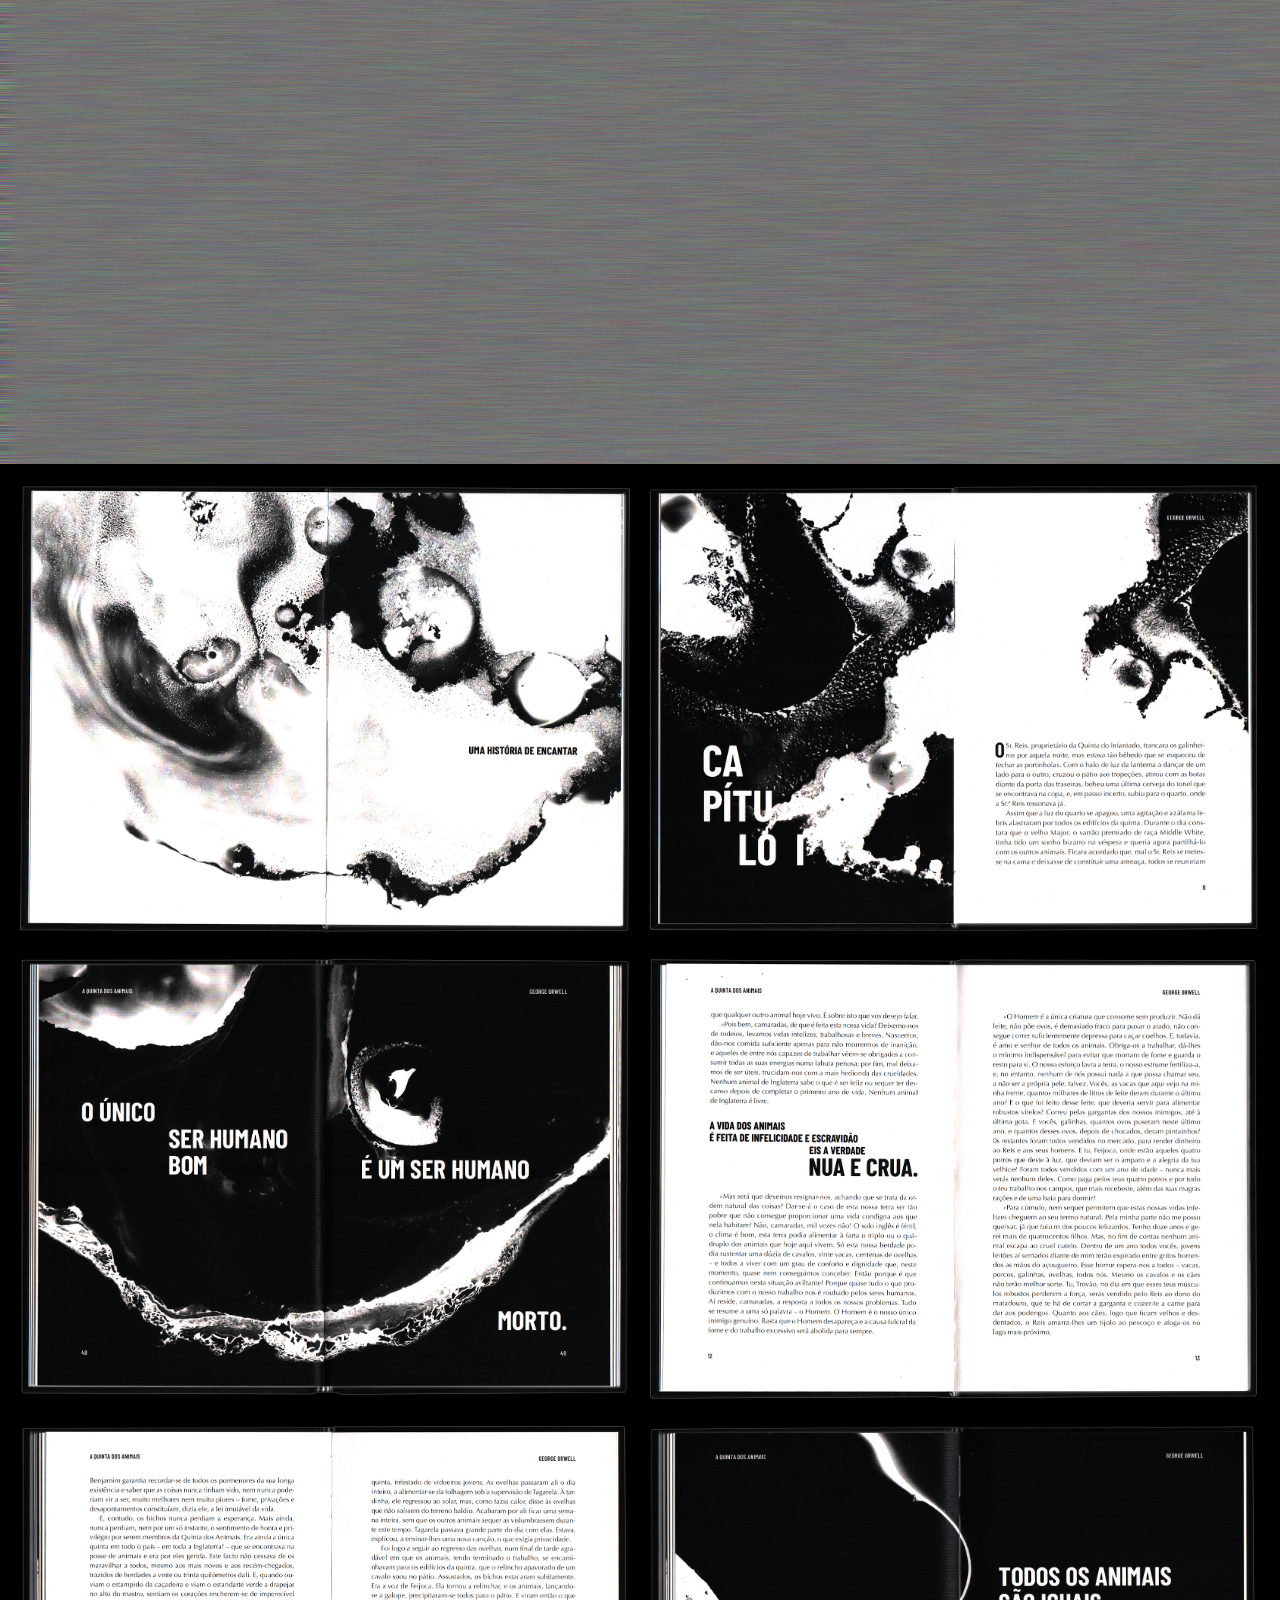
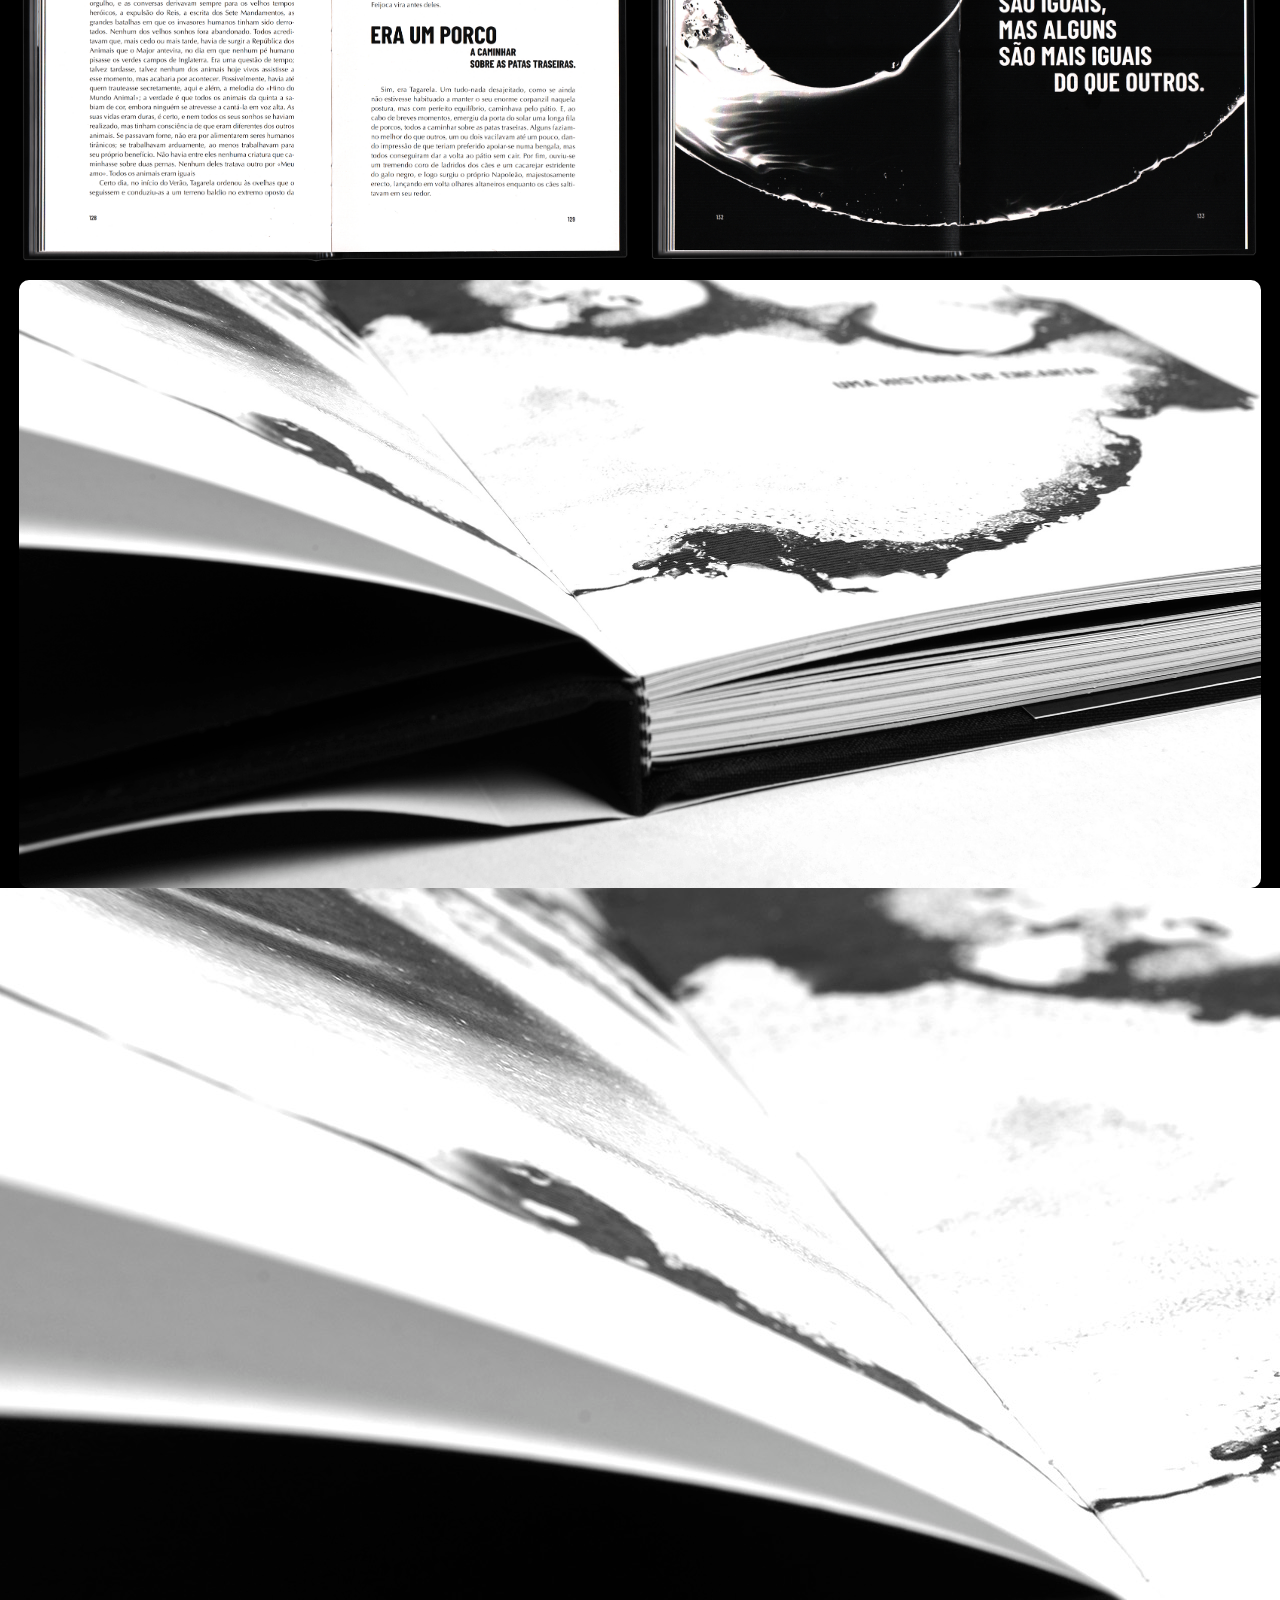
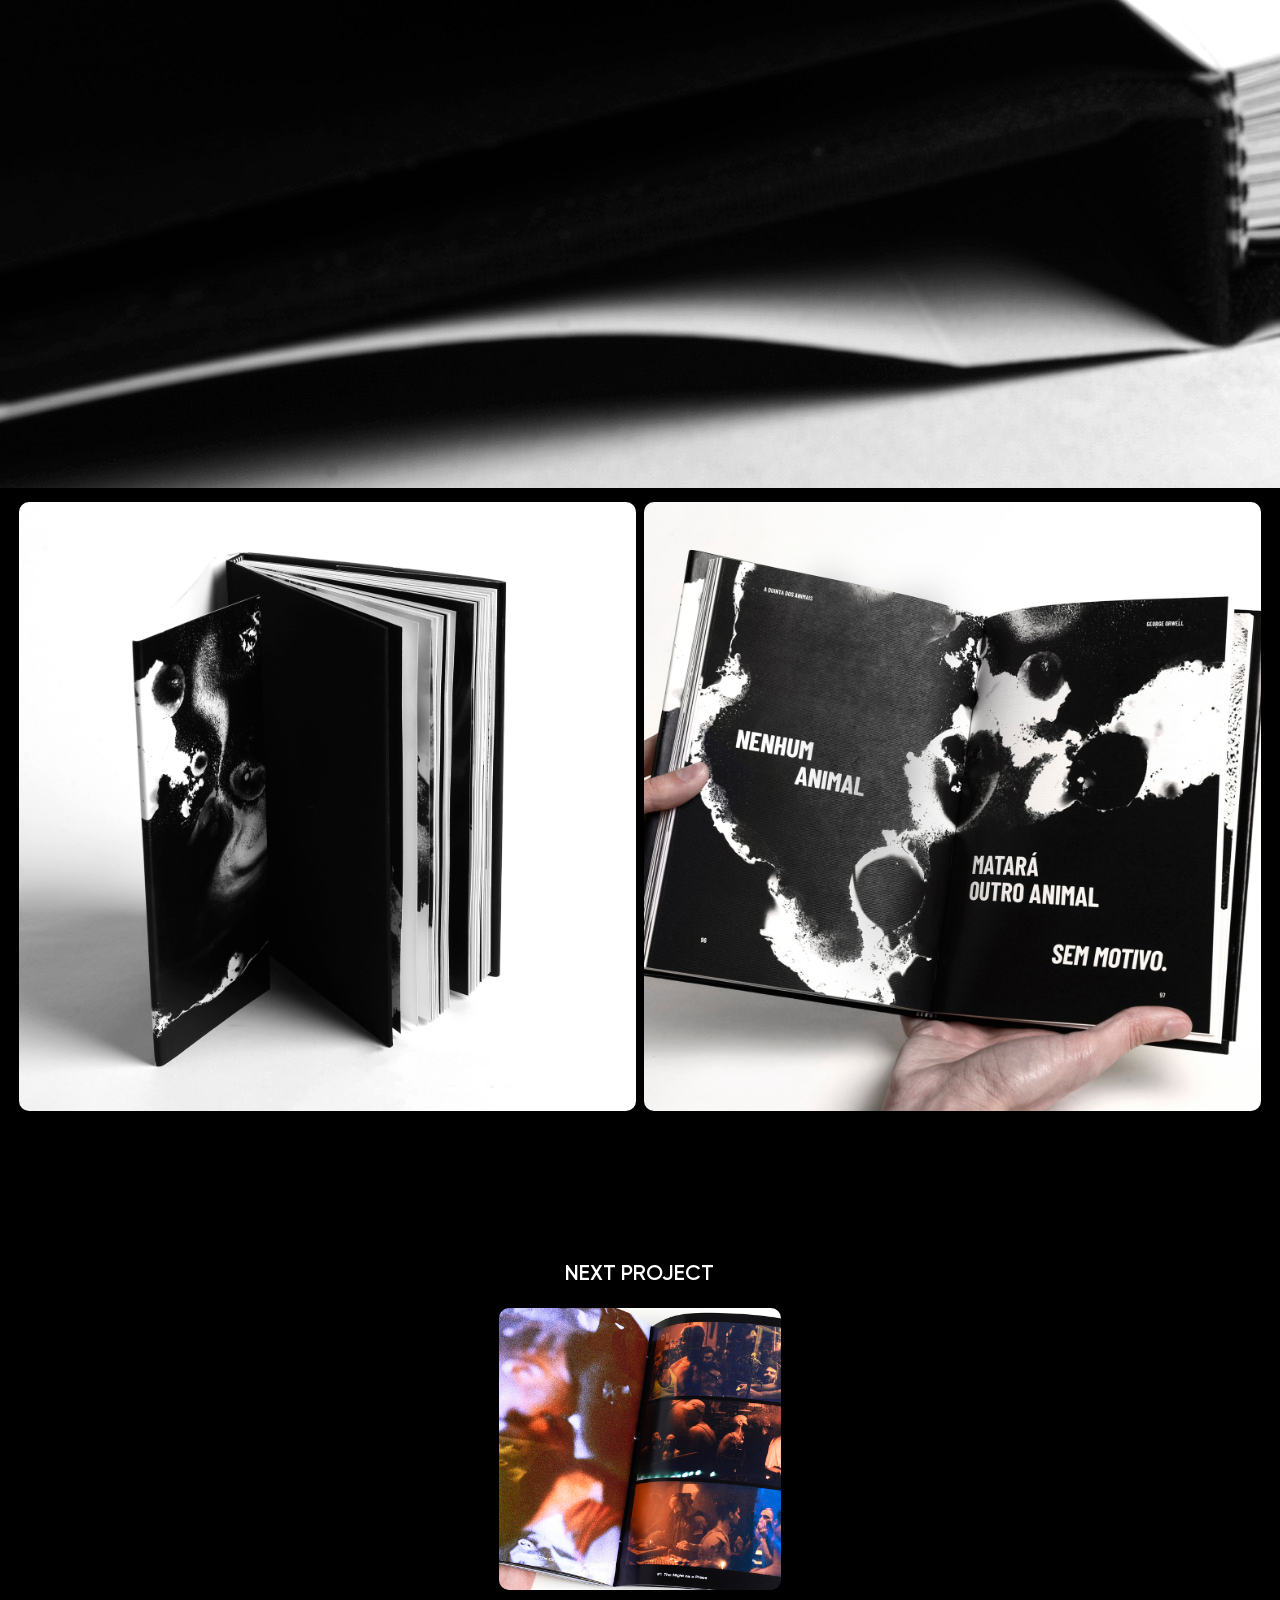
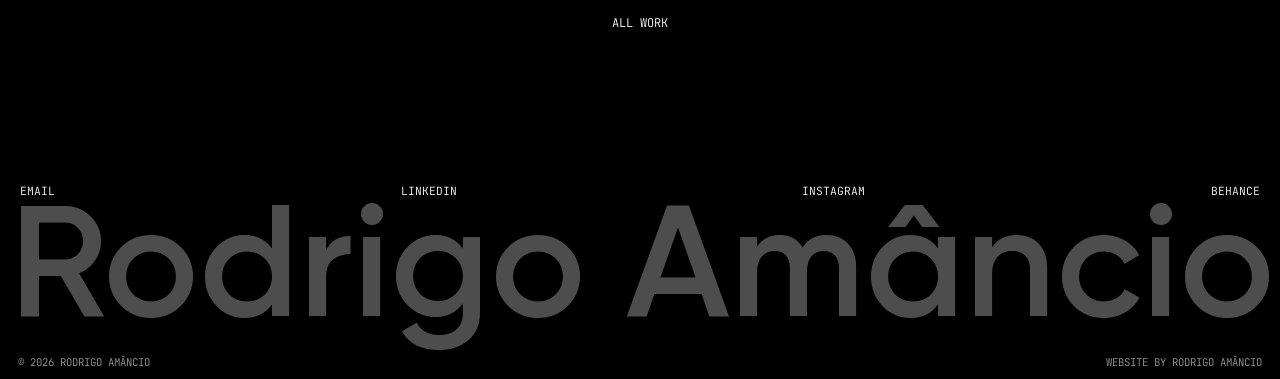
==== commit 2239a83a: "mobile update" ====
--- a/a-quinta-dos-animais.html
+++ b/a-quinta-dos-animais.html
@@ -4,7 +4,8 @@
         <meta charset="utf-8">
         <meta name="viewport" content="width=device-width, initial-scale=1.0">
         <link rel="stylesheet" href="styles.css">  
-        <title>PORTFOLIO</title>
+        <title>A Quinta dos Animais - Rodrigo Amâncio</title>
+        <link rel="icon" type="image/png" href="img/icons/tab-star.png">
     </head>
 
     <body id="body">
@@ -23,6 +24,8 @@
                 <a href="about.html">ABOUT</a>
                 <a href="about.html#contact-page">CONTACT</a>
             </div>
+
+            <div class="mobile-menu-toggle" id="mobile-menu-toggle">+</div>
             
             <label class="switch-button">
                 <input type="checkbox" id="switch">
@@ -36,9 +39,19 @@
 
         </header>
 
+        <!--MENU MOBILE-->
+        <div class="mobile-menu-overlay" id="mobile-menu-overlay">
+            <div class="mobile-menu-links" id="mobile-menu-links"></div>
+            <div class="mobile-menu-switch" id="mobile-menu-switch"></div>
+        </div>
+
         <!--CONTEÚDO PROJECTO-->
         <div class="first-image">
             <video autoplay loop muted playsinline><source src="img/A-quinta-dos-animais/1-gif.mp4" type="video/mp4"></video>
+        </div>
+
+        <div class="first-image-mobile">
+            <video autoplay loop muted playsinline><source src="img/A-quinta-dos-animais/1-gif-mobile.mp4" type="video/mp4"></video>
         </div>
 
         <div class="proj-title">A QUINTA DOS ANIMAIS</div>
@@ -64,6 +77,10 @@
             <img src="img/A-quinta-dos-animais/2-capa.jpg" alt="A-quinta-capa">
         </div>
 
+        <div class="one-image-mobile">
+            <img src="img/A-quinta-dos-animais/2-capa-mobile.jpg" alt="A-quinta-capa">
+        </div>
+
         <div class="scans">
             <img src="img/A-quinta-dos-animais/3-scan.png" alt="A-quinta-scan1">
             <img src="img/A-quinta-dos-animais/4-scan.png" alt="A-quinta-scan2">
@@ -83,6 +100,10 @@
             <img src="img/A-quinta-dos-animais/10-foto.jpg" alt="A-quinta-foto1">
         </div>
 
+        <div class="one-image-mobile-small">
+            <img src="img/A-quinta-dos-animais/10-foto.jpg" alt="A-quinta-foto1">
+        </div>
+
         <div class="two-images">
             <img src="img/A-quinta-dos-animais/12-foto.jpg" alt="A-quinta-foto2">
             <img src="img/A-quinta-dos-animais/11-foto.jpg" alt="A-quinta-foto3">
@@ -92,7 +113,7 @@
         
         <div class="next-project">NEXT PROJECT</div>
         <div class="next-project-image">
-            <a href="deviant.html"><img src="img/index1.jpg" alt="Deviant-next-proj" data-title="DEVIANT | EDITORIAL"></a>
+            <a href="deviant.html"><img src="img/index1.jpg" alt="Deviant-next-proj" data-title="DEVIANT | EDITORIAL"><span class="mobile-proj-title"><span class="main-title">Deviant </span><span class="category-title"> Editorial</span></span></a>
         </div>
         <div class="all-work"><a href="index.html">ALL WORK</a></div>
 
@@ -109,7 +130,7 @@
 
         <footer class="about-footer">
             <span>© 2026 RODRIGO AMÂNCIO</span>
-            <span>WEBSITE BY RODRIGO AMÂNCIO</span>
+            <span class="home-footer-right">WEBSITE BY RODRIGO AMÂNCIO</span>
         </footer>
 
 
@@ -120,6 +141,8 @@
 
             <div id="cursor-text-home"></div>
             <script src="cursor-text-next-project.js"></script>
+
+            <script src="mobile-menu.js"></script>
             
     </body>
 </html>
--- a/styles.css
+++ b/styles.css
@@ -23,6 +23,13 @@
 @font-face {
     font-family:'Jetbrains-extralight';
     src: url('fonts/JetBrainsMono-ExtraLight.ttf') format('truetype');
+    font-weight: normal;
+    font-style: normal;
+}
+
+@font-face {
+    font-family:'Jetbrains-thin';
+    src: url('fonts/JetBrainsMono-Thin.ttf') format('truetype');
     font-weight: normal;
     font-style: normal;
 }
@@ -1133,4 +1140,383 @@
     20%  { opacity: 1; }
     80%  { opacity: 1; }
     100% { opacity: 0; }
+}
+
+/**//**//**//**//**//* MOBILE STUFF *//**//**//**//**//**/
+.mobile-proj-title {
+    display: none;
+}
+
+.mobile-menu-toggle{
+    display: none;
+}
+
+.mobile-menu-overlay{
+    position: fixed;
+    inset: 0;
+    background: var(--bg);
+    display: flex;
+    opacity: 0;
+    visibility: hidden;
+    transition: .3s;
+    z-index: 1500;
+}
+
+.mobile-menu-overlay.open{
+    opacity: 1;
+    visibility: visible;
+}
+
+.mobile-menu-links{
+    display: flex;
+    flex-direction: column;
+    justify-content: center;
+    align-items: center;
+    gap: 28px;
+    width: 100%;
+    height: 100%;
+}
+
+.mobile-menu-links a{
+    text-decoration: none;
+    color: var(--text);
+    font-family: 'Jetbrains-light';
+    font-size: 18pt;
+}
+
+.mobile-menu-switch{
+    position: absolute;
+    bottom: 25px;
+    left: 50%;
+    transform: translateX(-50%);
+}
+
+
+/**//**//**//**//**//* MOBILE *//**//**//**//**//**/
+/**//**//**//**//**//* MOBILE *//**//**//**//**//**/
+/**//**//**//**//**//* MOBILE *//**//**//**//**//**/
+
+@media (max-width: 768px) {
+
+/**//**//**//**//**//* buttons highlight *//**//**//**//**//**/
+    * {
+        -webkit-tap-highlight-color: transparent;
+    }
+
+    a:focus:not(:focus-visible),
+    button:focus:not(:focus-visible) {
+        outline: none;
+    }
+
+/**//**//**//**//**//* scroll container *//**//**//**//**//**/
+    .scroll-container {
+        flex-direction: column;
+        align-items: stretch;
+        justify-content: flex-start;
+        height: auto;
+        min-height: 100vh;
+        overflow-x: hidden;
+        overflow-y: auto;
+        padding: 63px 18px 0px; /* ajusta conforme a altura do menu */
+        gap: 12px;
+    }
+
+    .scroll-container a {
+        width: 100%;
+    }
+
+    .scroll-container a img {
+        width: 100%;
+        max-height: none;
+        height: auto;
+        display: block;
+        object-fit: cover;
+    }
+
+    .scroll-container a {
+        display: flex;
+        flex-direction: column;
+        width: 100%;
+        text-decoration: none;
+    }
+
+    #cursor-text-home {
+        display: none;
+    }
+
+/**//**//**//**//**//* project titles *//**//**//**//**//**/
+    .mobile-proj-title {
+        display: block;
+        margin-top: 8px;
+        font-size: 9pt;
+        color: var(--text);
+        text-transform: uppercase;
+        text-decoration: none;
+    }
+
+    .main-title {
+        font-family: 'Jetbrains-extrabold';
+    }
+
+    .category-title {
+        font-family: 'Jetbrains-light';
+    }
+
+/**//**//**//**//**//* footer *//**//**//**//**//**/
+   .home-footer {
+        position: relative;
+   }
+
+    .home-footer-right {
+        display: none;
+    }
+
+/**//**//**//**//**//* menu *//**//**//**//**//**/
+    .top-menu{
+        background-color: var(--bg);
+        min-width: 0;
+        display: flex;
+        justify-content: space-between;
+        align-items: center;
+        z-index: 2000;
+        padding: 18px;
+    }
+
+    .top-menu > #central-buttons{
+        display:none;
+    }
+
+    .top-menu > .switch-button{
+        display:none;
+    }
+
+    .mobile-menu-toggle{
+        display: block;
+        margin-top: -4x;
+        margin-right: 3px;
+        font-size: 18pt;
+        cursor: pointer;
+        user-select: none;
+        color: var(--text);
+        font-family: 'Jetbrains-thin';
+        transform-origin: center;
+        transition: transform .3s ease;
+    }
+
+    .mobile-menu-toggle.open{
+        transform: rotate(45deg);
+    }
+
+    .mobile-menu-links #central-buttons {
+        display: flex;
+        flex-direction: column;
+        align-items: center;
+        justify-content: center;
+        gap: 20px;
+        padding-left: 0;
+    }
+
+    .mobile-menu-links #central-buttons a {
+        font-size: 11pt;
+    }
+
+    .mobile-menu-switch .switch-button{
+        transform: scale(1.3);
+        margin-bottom: 30px;
+    }
+
+/**//**//**//**//**//* about *//**//**//**//**//**/
+    html,
+    body {
+        overflow-x: hidden;
+    }
+
+    .journey-page {
+        width: 90vw;
+    }
+
+    .skills-page {
+        width: 90vw;
+    }
+
+    .profile-page {
+        width: 90vw;
+    }
+
+    .journey-page:hover {
+        transform: translateY(0px);
+    }
+
+    #skills-page:hover {
+        margin-top: 0px;
+    }
+
+    #profile-page:hover {
+        margin-top: 0px;
+    }
+
+    .experience-topics {
+        display: none;
+    }
+
+    .experience-info {
+        grid-template-columns: 1fr;
+        row-gap: 25px;
+        padding: 3vw 3vw;
+        width: 70vw;
+    }
+
+    .skillsets, .skills, .skills-list {
+        width: 76vw;
+    }
+
+    .skills-info, .languages-info {
+        width: 74vw;
+        grid-template-columns: 1fr;
+        row-gap: 10px;
+        text-align: center;
+    }
+
+    .skills-info::before, .languages-info::before, .languages-info::after {
+        display: none;
+    }
+
+    .mobile-about-info {
+        border-bottom: 1.5px dotted rgba(0,0,0,0.3);
+        padding-bottom: 8px;
+        width: 76vw;
+        margin-left: -1vw;
+    }
+
+    .about-me, .profile, .profile-list {
+        width: 76vw;
+    }
+
+    .profile-info {
+        width: 70vw;
+        grid-template-columns: 1fr;
+        row-gap: 10px;
+        padding: 2vw 3vw 3vw 3vw;
+    }
+
+    .profile-info img {
+        height: auto;
+        width: 70vw;
+    }
+
+    .profile-list {
+        text-indent: 0%;
+        text-align: center;
+    }
+
+    .keep-in-touch {
+        width: 90%;
+        margin-top: 290px;
+    }
+
+/**//**//**//**//**//* about footer *//**//**//**//**//**/
+    .about-footer {
+        margin-top: 8px;
+    }
+
+    .name-footer {
+        margin-left: 2.75vw;
+        width: 94.25vw;
+        margin-top: 15px;
+    }
+
+    .contacts-footer, .contacts-footer-proj {
+        display: flex;
+        flex-direction: column;
+        align-items: flex-start;
+        width: 100%;
+        margin: 120px 18px 0;
+        gap: 12px;
+        box-sizing: border-box;
+    }
+
+    #cursor-text-footer {
+        display: none;
+    }
+
+/**//**//**//**//**//* next proj *//**//**//**//**//**/
+    .next-project-image img {
+        height: 92vw;
+    }
+
+    .next-project {
+        font-size: 21pt;
+        padding-top: 120px;
+    }
+
+    .next-project-image a {
+        text-decoration: none;
+    }
+
+/**//**//**//**//**//* projectos *//**//**//**//**//**/
+    .proj-title {
+        font-size: 41.5pt;
+        padding-top: 25px;
+        padding-left: 4vw;
+        padding-right: 4vw;
+        line-height: 38.5pt;
+    }
+
+    .proj-subtitle {
+        font-size: 14pt;
+        padding-left: 4vw;
+        padding-right: 4vw;
+        line-height: 18pt;
+    }
+
+    .proj-info {
+        grid-template-columns: 1fr;
+        row-gap: 35px;
+        padding: 35px 4vw;
+    }
+
+    .info-left, .info-middle {
+        justify-content: flex-start;
+        gap: 35px;
+    }
+
+    .scans {
+        grid-template-columns: 1fr;
+        padding-left: 4vw;
+        padding-right: 4vw;
+        row-gap: 10px;
+    }
+
+    .scans img {
+        width: 100%;
+    }
+
+    .two-images, .three-images, .three-images-mafra, .three-images-to-zoom, .two-images-to-zoom {
+        grid-template-columns: 1fr;
+        padding-left: 4vw;
+        padding-right: 4vw;
+        row-gap: 15px;
+    }
+
+    .two-images img, .two-images video, .three-images img, .three-images-mafra img, .three-images-to-zoom img, .two-images-to-zoom img, .seven-images img {
+        width: 100%;
+    }
+
+    .first-image, .one-image, .video {
+        padding-left: 4vw;
+        padding-right: 4vw;
+        width: 92vw;
+    }
+
+    .first-image {
+        padding-top: 68px;
+    }
+
+    .seven-images {
+        grid-template-columns: 1fr;
+        padding-left: 25vw;
+        padding-right: 25vw;
+        row-gap: 15px;
+    }
+
 }
